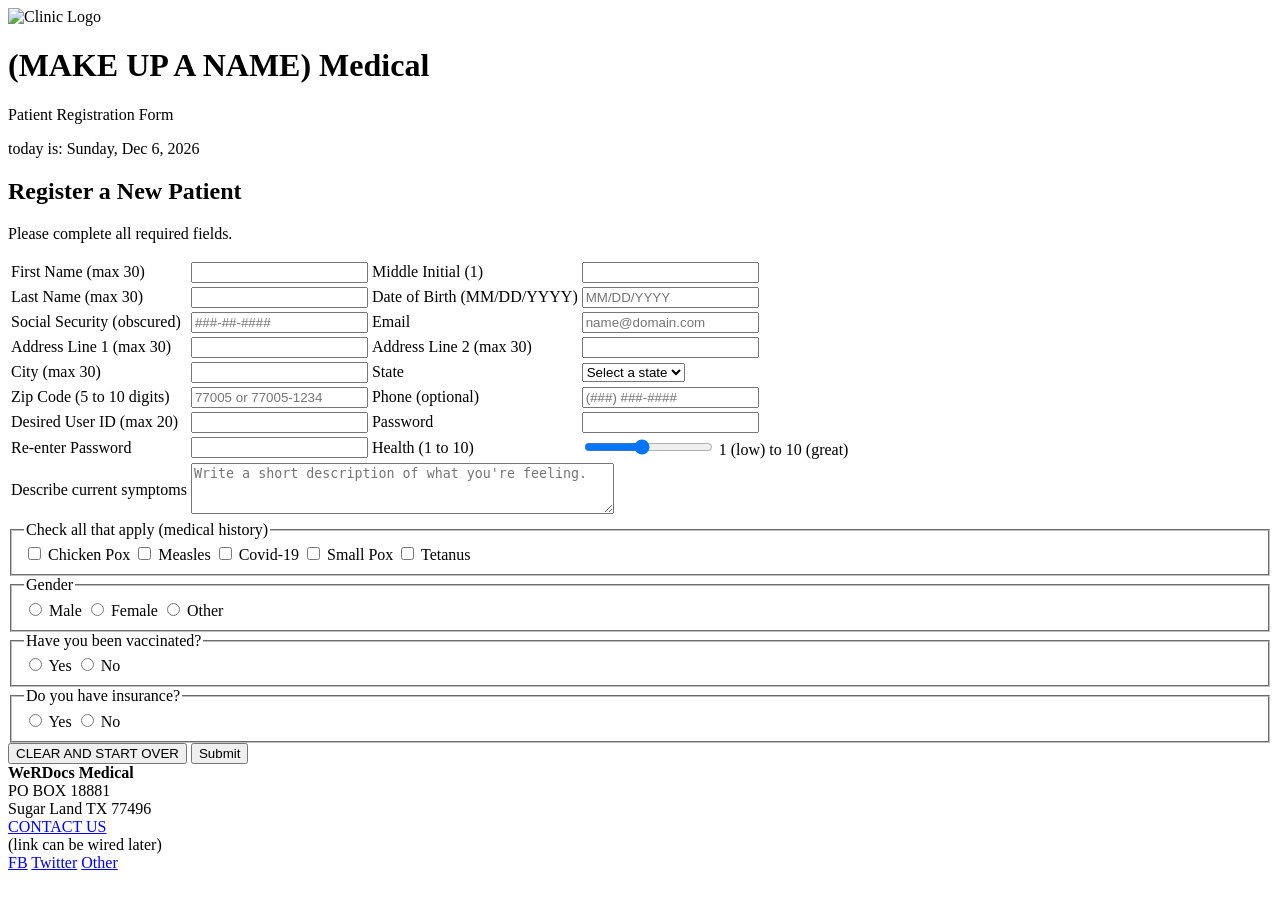
==== mis3371/homework1/patient-form.html @ 441cdd09 "Create patient-form.html" ====
<!--
Program name: patient-form.html
Author: Muhammad Masood 
Date created: 02/26/2026
Date last edited: 02/26/2026
Version: 1.0
Description: Patient Registration Form (client-side only) to capture demographic and health-related info.
-->

<!DOCTYPE html>
<html lang="en">
<head>
  <meta charset="UTF-8" />
  <meta name="viewport" content="width=device-width, initial-scale=1.0" />
  <title>Patient Registration</title>

  <!-- External CSS only -->
  <link rel="stylesheet" href="style.css" />
</head>

<body>
  <!-- HEADER / BANNER -->
  <div id="header">
    <div class="header-left">
      <img src="logo.png" alt="Clinic Logo" class="logo" />
      <div>
        <h1>(MAKE UP A NAME) Medical</h1>
        <p class="tagline">Patient Registration Form</p>
      </div>
    </div>

    <div class="header-right">
      <p class="today-line">
        today is:
        <span id="todayText"></span>
      </p>
    </div>
  </div>

  <!-- MAIN CONTENT -->
  <div id="content">
    <h2>Register a New Patient</h2>
    <p class="helper-text">Please complete all required fields.</p>

    <!-- NOTE: No method (client-side only). Action goes to Thank You page -->
    <form action="thankyou.html">
      <table class="form-table">
        <tr>
          <td><label for="firstName">First Name (max 30)</label></td>
          <td><input type="text" id="firstName" name="firstName" maxlength="30" required /></td>

          <td><label for="middleInitial">Middle Initial (1)</label></td>
          <td><input type="text" id="middleInitial" name="middleInitial" maxlength="1" /></td>
        </tr>

        <tr>
          <td><label for="lastName">Last Name (max 30)</label></td>
          <td><input type="text" id="lastName" name="lastName" maxlength="30" required /></td>

          <td><label for="dob">Date of Birth (MM/DD/YYYY)</label></td>
          <td>
            <input
              type="text"
              id="dob"
              name="dob"
              placeholder="MM/DD/YYYY"
              pattern="(0[1-9]|1[0-2])/(0[1-9]|[12][0-9]|3[01])/(19|20)\d\d"
              required
            />
          </td>
        </tr>

        <tr>
          <td><label for="ssn">Social Security (obscured)</label></td>
          <td>
            <input
              type="password"
              id="ssn"
              name="ssn"
              minlength="9"
              maxlength="11"
              placeholder="###-##-####"
              required
            />
          </td>

          <td><label for="email">Email</label></td>
          <td><input type="email" id="email" name="email" placeholder="name@domain.com" required /></td>
        </tr>

        <tr>
          <td><label for="address1">Address Line 1 (max 30)</label></td>
          <td><input type="text" id="address1" name="address1" maxlength="30" required /></td>

          <td><label for="address2">Address Line 2 (max 30)</label></td>
          <td><input type="text" id="address2" name="address2" maxlength="30" /></td>
        </tr>

        <tr>
          <td><label for="city">City (max 30)</label></td>
          <td><input type="text" id="city" name="city" maxlength="30" required /></td>

          <td><label for="state">State</label></td>
          <td>
            <select id="state" name="state" required>
              <option value="">Select a state</option>
              <option>AL</option><option>AK</option><option>AZ</option><option>AR</option><option>CA</option>
              <option>CO</option><option>CT</option><option>DE</option><option>DC</option><option>FL</option>
              <option>GA</option><option>HI</option><option>ID</option><option>IL</option><option>IN</option>
              <option>IA</option><option>KS</option><option>KY</option><option>LA</option><option>ME</option>
              <option>MD</option><option>MA</option><option>MI</option><option>MN</option><option>MS</option>
              <option>MO</option><option>MT</option><option>NE</option><option>NV</option><option>NH</option>
              <option>NJ</option><option>NM</option><option>NY</option><option>NC</option><option>ND</option>
              <option>OH</option><option>OK</option><option>OR</option><option>PA</option><option>PR</option>
              <option>RI</option><option>SC</option><option>SD</option><option>TN</option><option>TX</option>
              <option>UT</option><option>VT</option><option>VA</option><option>WA</option><option>WV</option>
              <option>WI</option><option>WY</option>
            </select>
          </td>
        </tr>

        <tr>
          <td><label for="zip">Zip Code (5 to 10 digits)</label></td>
          <td>
            <!-- NOT a number type -->
            <input type="text" id="zip" name="zip" pattern="\d{5}(-\d{4})?|\d{5,10}" placeholder="77005 or 77005-1234" required />
          </td>

          <td><label for="phone">Phone (optional)</label></td>
          <td>
            <input
              type="tel"
              id="phone"
              name="phone"
              placeholder="(###) ###-####"
              pattern="\(\d{3}\)\s\d{3}-\d{4}"
            />
          </td>
        </tr>

        <tr>
          <td><label for="userId">Desired User ID (max 20)</label></td>
          <td><input type="text" id="userId" name="userId" maxlength="20" required /></td>

          <td><label for="password">Password</label></td>
          <td><input type="password" id="password" name="password" required /></td>
        </tr>

        <tr>
          <td><label for="password2">Re-enter Password</label></td>
          <td><input type="password" id="password2" name="password2" required /></td>

          <td><label for="healthScore">Health (1 to 10)</label></td>
          <td>
            <input type="range" id="healthScore" name="healthScore" min="1" max="10" value="5" />
            <span class="range-note">1 (low) to 10 (great)</span>
          </td>
        </tr>

        <tr>
          <td><label for="symptoms">Describe current symptoms</label></td>
          <td colspan="3">
            <textarea
              id="symptoms"
              name="symptoms"
              rows="3"
              cols="50"
              minlength="3"
              placeholder="Write a short description of what you're feeling."
              required
            ></textarea>
          </td>
        </tr>
      </table>

      <!-- CHECKBOXES (5+) -->
      <fieldset class="section">
        <legend>Check all that apply (medical history)</legend>

        <label><input type="checkbox" name="history" value="chickenpox" /> Chicken Pox</label>
        <label><input type="checkbox" name="history" value="measles" /> Measles</label>
        <label><input type="checkbox" name="history" value="covid19" /> Covid-19</label>
        <label><input type="checkbox" name="history" value="smallpox" /> Small Pox</label>
        <label><input type="checkbox" name="history" value="tetanus" /> Tetanus</label>
      </fieldset>

      <!-- RADIO SETS (3+) -->
      <fieldset class="section">
        <legend>Gender</legend>
        <label><input type="radio" name="gender" value="male" required /> Male</label>
        <label><input type="radio" name="gender" value="female" /> Female</label>
        <label><input type="radio" name="gender" value="other" /> Other</label>
      </fieldset>

      <fieldset class="section">
        <legend>Have you been vaccinated?</legend>
        <label><input type="radio" name="vaccinated" value="yes" required /> Yes</label>
        <label><input type="radio" name="vaccinated" value="no" /> No</label>
      </fieldset>

      <fieldset class="section">
        <legend>Do you have insurance?</legend>
        <label><input type="radio" name="insurance" value="yes" required /> Yes</label>
        <label><input type="radio" name="insurance" value="no" /> No</label>
      </fieldset>

      <!-- BUTTONS -->
      <div class="button-row">
        <input type="reset" value="CLEAR AND START OVER" />
        <input type="submit" value="Submit" />
      </div>
    </form>
  </div>

  <!-- FOOTER -->
  <div id="footer">
    <div class="footer-left">
      <strong>WeRDocs Medical</strong><br />
      PO BOX 18881<br />
      Sugar Land TX 77496
    </div>

    <div class="footer-mid">
      <a href="#" class="footer-link">CONTACT US</a>
      <div class="footer-note">(link can be wired later)</div>
    </div>

    <div class="footer-right">
      <a href="#" class="footer-link">FB</a>
      <a href="#" class="footer-link">Twitter</a>
      <a href="#" class="footer-link">Other</a>
    </div>
  </div>

  <!-- Inline JS ONLY for dynamic date -->
  <script>
    const d = new Date();
    const opts = { weekday: "long", year: "numeric", month: "short", day: "numeric" };
    document.getElementById("todayText").textContent = d.toLocaleDateString("en-US", opts);
  </script>
</body>
</html>
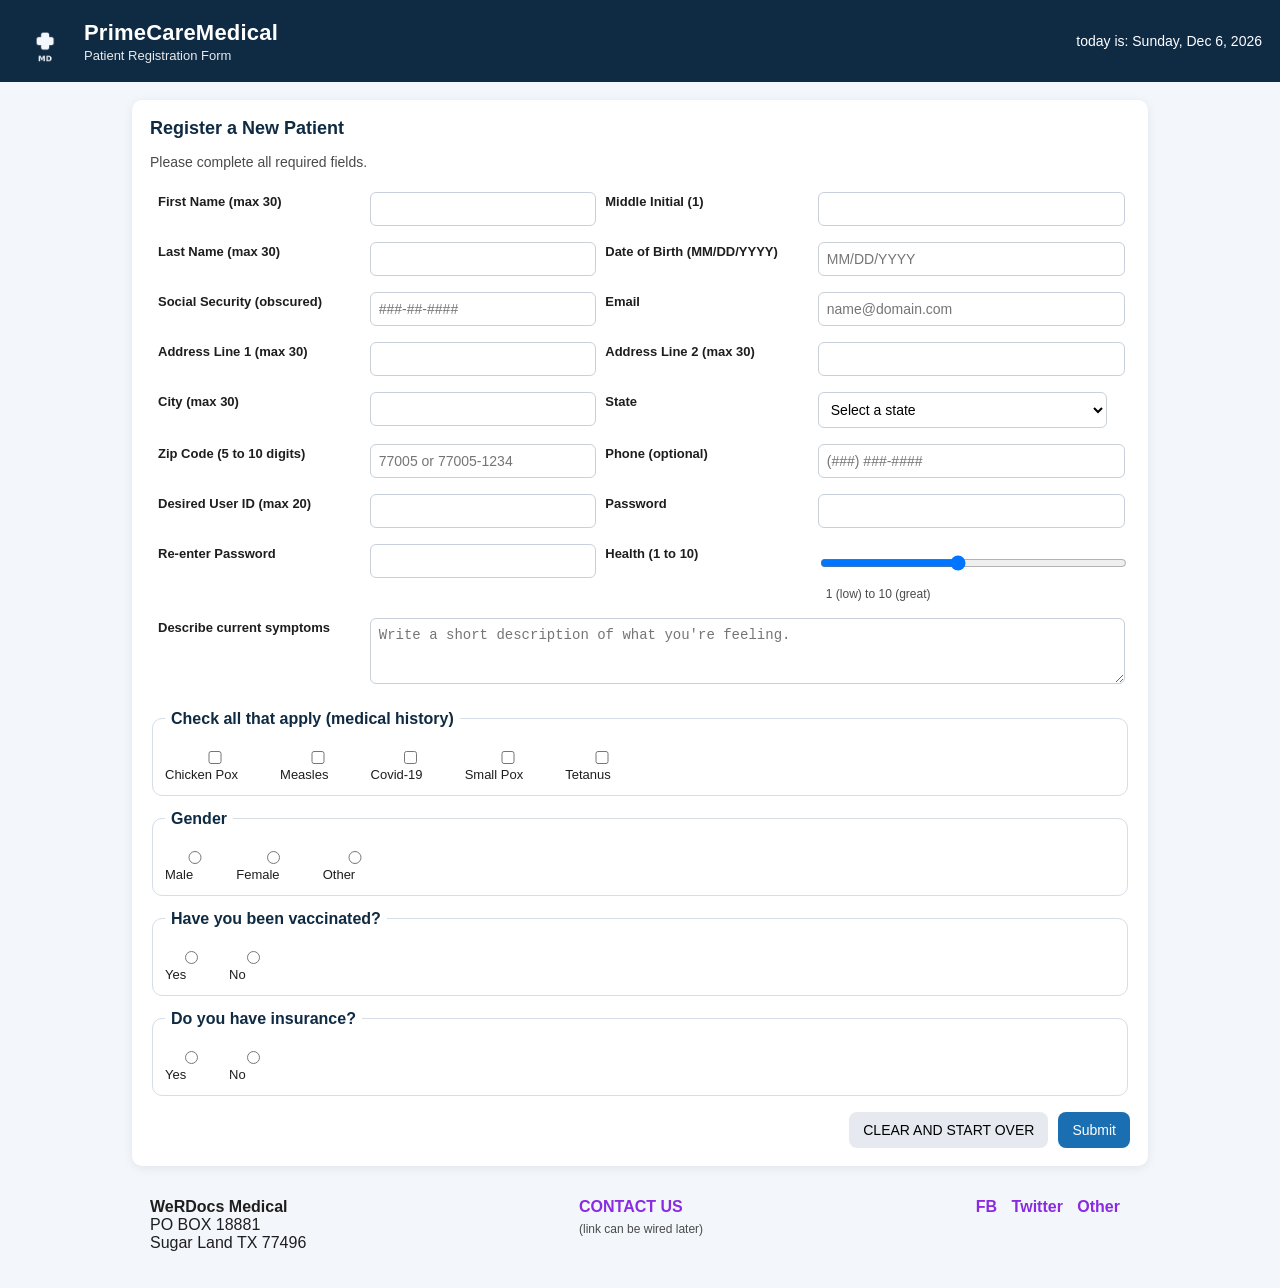
==== commit bd8d2a8c: "Update patient-form.html" ====
--- a/mis3371/homework1/patient-form.html
+++ b/mis3371/homework1/patient-form.html
@@ -24,7 +24,7 @@
     <div class="header-left">
       <img src="logo.png" alt="Clinic Logo" class="logo" />
       <div>
-        <h1>(MAKE UP A NAME) Medical</h1>
+        <h1> PrimeCareMedical</h1>
         <p class="tagline">Patient Registration Form</p>
       </div>
     </div>
--- a/mis3371/homework1/style.css
+++ b/mis3371/homework1/style.css
@@ -0,0 +1,177 @@
+/*
+Program name: style.css
+Author: Muhammad Masood 
+Date created: 02/26/2026
+Date last edited: 02/26/2026
+Version: 1.0
+Description: External stylesheet for the patient registration form.
+*/
+
+body {
+  font-family: Arial, Helvetica, sans-serif;
+  background-color: #f3f6fb;
+  margin: 0;
+  padding: 0;
+  color: #1e1e1e;
+}
+
+#header {
+  background-color: #0f2a43;
+  color: white;
+  padding: 14px 18px;
+  display: flex;
+  align-items: center;
+  justify-content: space-between;
+}
+
+.header-left {
+  display: flex;
+  gap: 12px;
+  align-items: center;
+}
+
+.logo {
+  width: 54px;
+  height: 54px;
+  border-radius: 8px;
+}
+
+h1 {
+  margin: 0;
+  font-size: 22px;
+  letter-spacing: 0.2px;
+}
+
+.tagline {
+  margin: 2px 0 0 0;
+  font-size: 13px;
+  opacity: 0.9;
+}
+
+.today-line {
+  margin: 0;
+  font-size: 14px;
+}
+
+#content {
+  max-width: 980px;
+  background: white;
+  margin: 18px auto;
+  padding: 18px;
+  border-radius: 10px;
+  box-shadow: 0 2px 10px rgba(0,0,0,0.08);
+}
+
+h2 {
+  margin-top: 0;
+  font-size: 18px;
+  color: #0f2a43;
+}
+
+.helper-text {
+  margin-top: 6px;
+  color: #4a4a4a;
+  font-size: 14px;
+}
+
+.form-table {
+  width: 100%;
+  border-collapse: collapse;
+  margin-top: 12px;
+}
+
+.form-table td {
+  padding: 8px;
+  vertical-align: top;
+}
+
+label {
+  font-weight: 600;
+  font-size: 13px;
+}
+
+input, select, textarea {
+  width: 95%;
+  padding: 8px;
+  border: 1px solid #c8d0da;
+  border-radius: 6px;
+  font-size: 14px;
+  background: #fff;
+}
+
+textarea {
+  width: 98%;
+}
+
+.section {
+  margin-top: 14px;
+  padding: 12px;
+  border: 1px solid #d5dde7;
+  border-radius: 10px;
+}
+
+.section legend {
+  font-weight: 700;
+  color: #0f2a43;
+  padding: 0 6px;
+}
+
+.section label {
+  display: inline-block;
+  margin-right: 14px;
+  margin-top: 8px;
+  font-weight: 500;
+}
+
+.range-note {
+  font-size: 12px;
+  color: #4a4a4a;
+  margin-left: 8px;
+}
+
+.button-row {
+  margin-top: 16px;
+  display: flex;
+  gap: 10px;
+  justify-content: flex-end;
+}
+
+.button-row input {
+  width: auto;
+  cursor: pointer;
+  border: none;
+  padding: 10px 14px;
+  border-radius: 8px;
+}
+
+.button-row input[type="reset"] {
+  background: #e6eaf0;
+}
+
+.button-row input[type="submit"] {
+  background: #1a6fb3;
+  color: white;
+}
+
+#footer {
+  max-width: 980px;
+  margin: 0 auto 22px auto;
+  padding: 14px 18px;
+  display: flex;
+  justify-content: space-between;
+  gap: 12px;
+  color: #1e1e1e;
+}
+
+.footer-link {
+  text-decoration: none;
+  color: #8a2be2;
+  font-weight: 700;
+  margin-right: 10px;
+}
+
+.footer-note {
+  font-size: 12px;
+  color: #4a4a4a;
+  margin-top: 6px;
+}
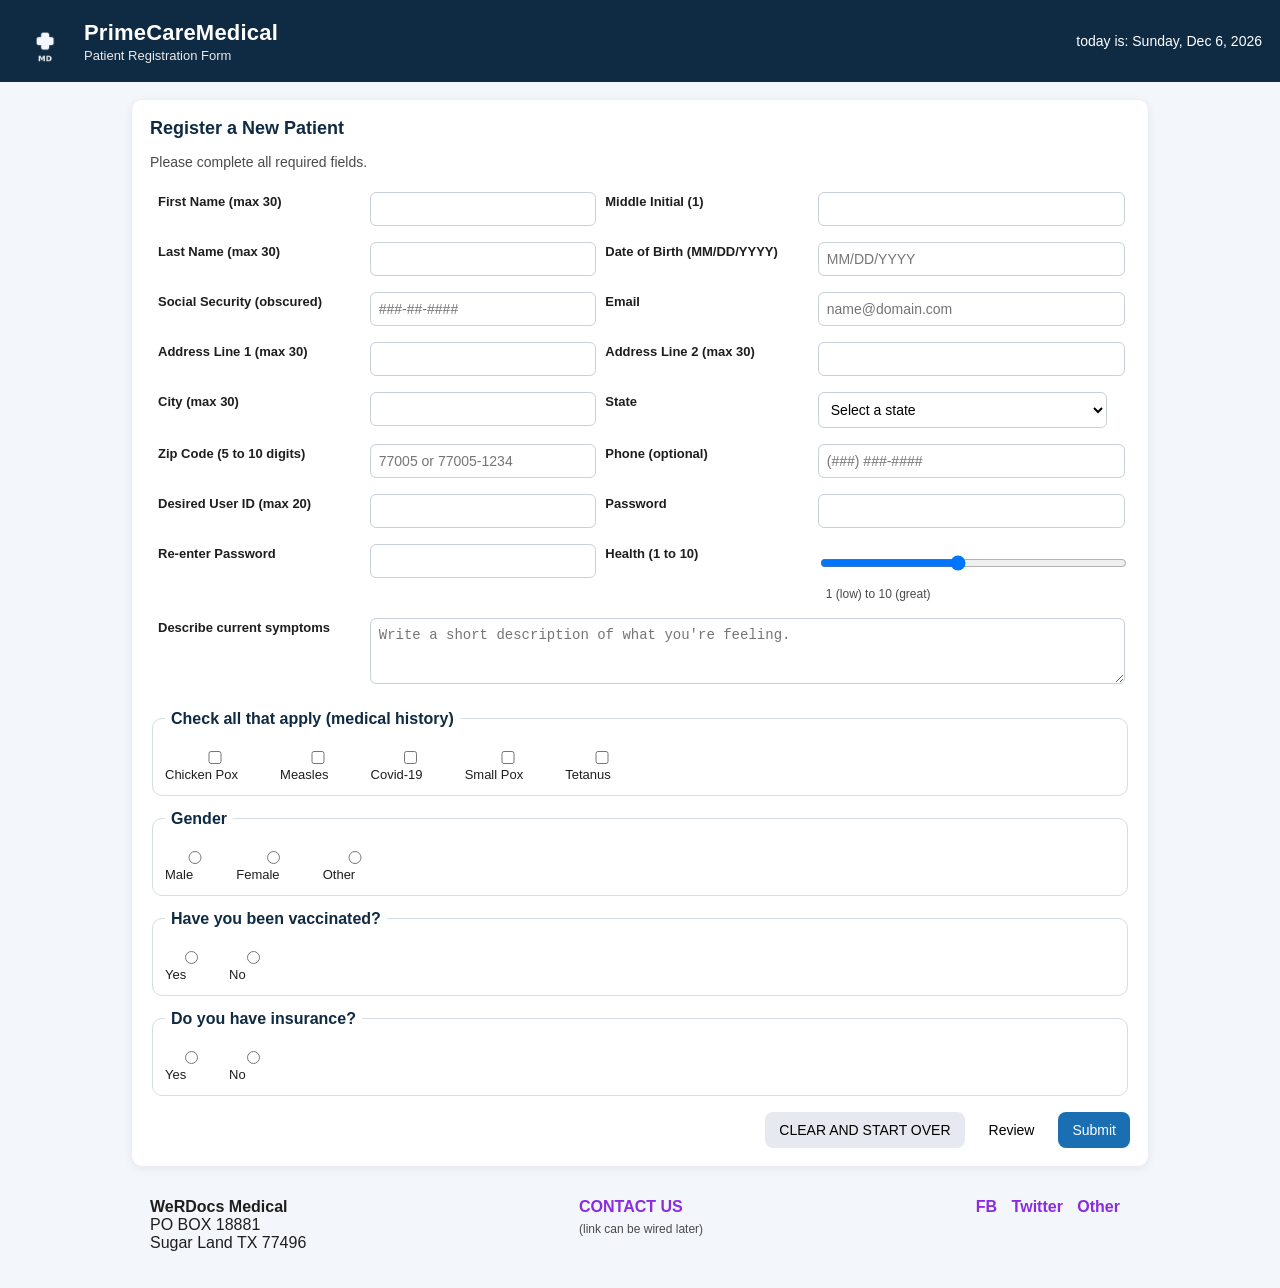
==== commit 16ab3970: "Update patient-form.html" ====
--- a/mis3371/homework1/patient-form.html
+++ b/mis3371/homework1/patient-form.html
@@ -24,7 +24,7 @@
     <div class="header-left">
       <img src="logo.png" alt="Clinic Logo" class="logo" />
       <div>
-        <h1> PrimeCareMedical</h1>
+        <h1>PrimeCareMedical</h1>
         <p class="tagline">Patient Registration Form</p>
       </div>
     </div>
@@ -43,7 +43,7 @@
     <p class="helper-text">Please complete all required fields.</p>
 
     <!-- NOTE: No method (client-side only). Action goes to Thank You page -->
-    <form action="thankyou.html">
+    <form id="registrationForm" action="thankyou.html">
       <table class="form-table">
         <tr>
           <td><label for="firstName">First Name (max 30)</label></td>
@@ -206,10 +206,15 @@
 
       <!-- BUTTONS -->
       <div class="button-row">
-        <input type="reset" value="CLEAR AND START OVER" />
-        <input type="submit" value="Submit" />
-      </div>
+  <input type="reset" value="CLEAR AND START OVER" />
+  <input type="button" value="Review" onclick="reviewForm()" />
+  <input type="submit" value="Submit" />
+</div>
     </form>
+    <div id="reviewSection" style="display:none; margin-top:20px;">
+  <h3>PLEASE REVIEW THIS INFORMATION</h3>
+  <div id="reviewContent"></div>
+</div>
   </div>
 
   <!-- FOOTER -->
@@ -233,10 +238,7 @@
   </div>
 
   <!-- Inline JS ONLY for dynamic date -->
-  <script>
-    const d = new Date();
-    const opts = { weekday: "long", year: "numeric", month: "short", day: "numeric" };
-    document.getElementById("todayText").textContent = d.toLocaleDateString("en-US", opts);
-  </script>
+  <script src="states.js"></script>
+<script src="script.js"></script>
 </body>
 </html>
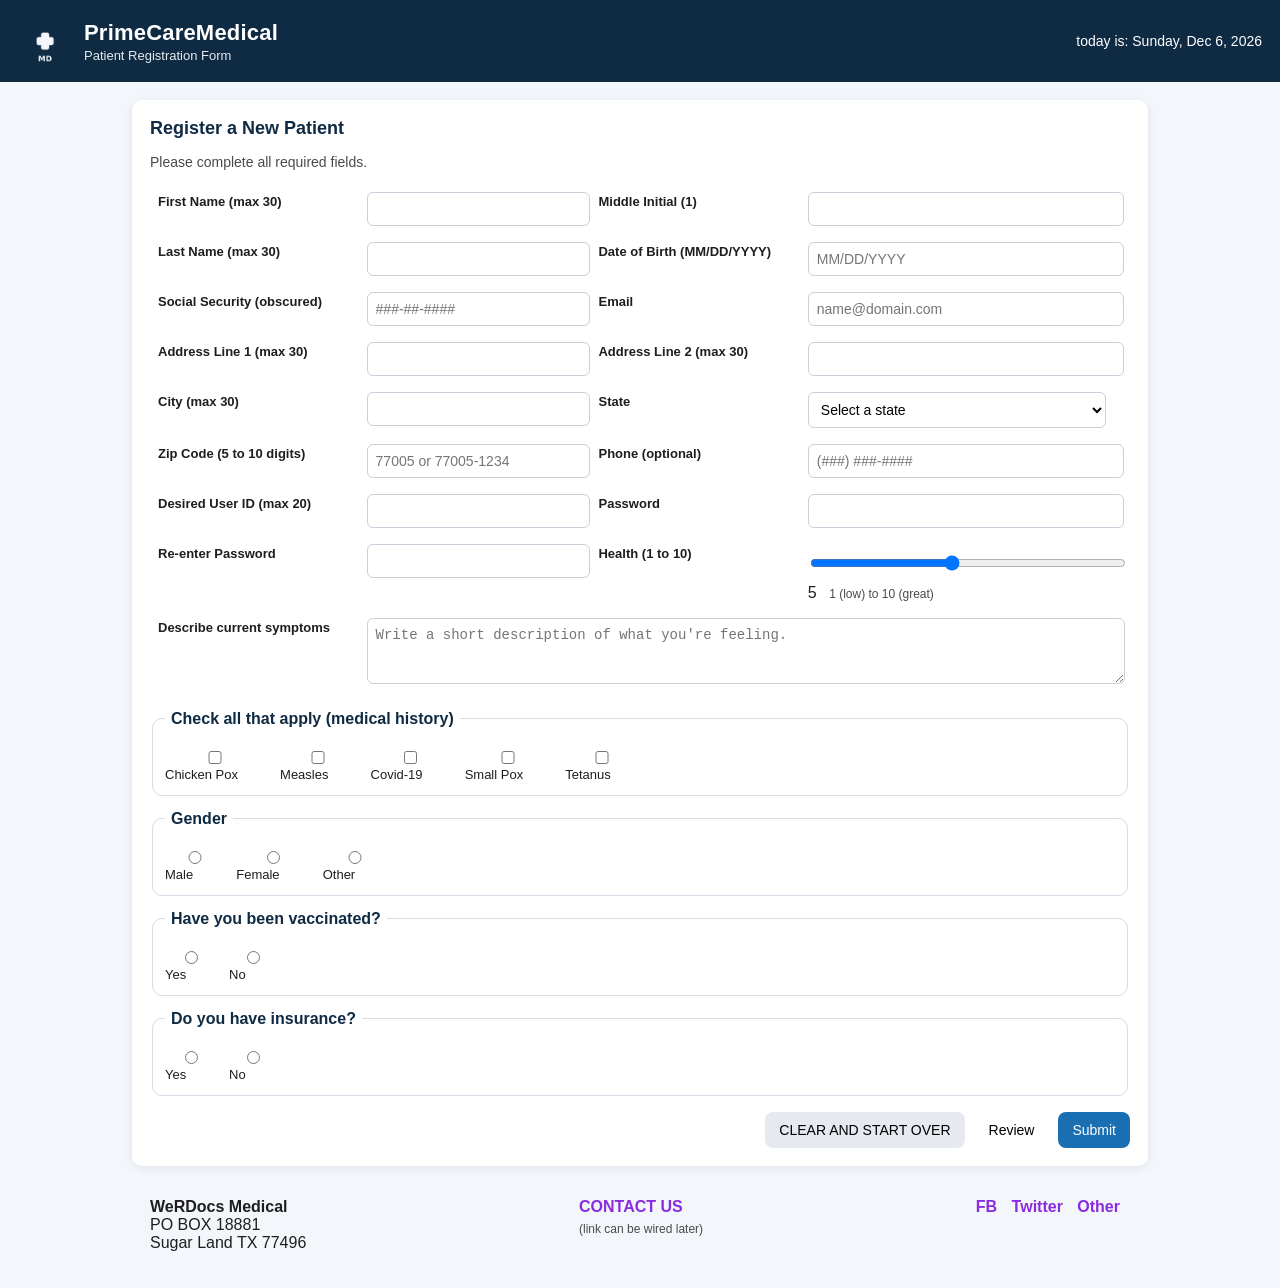
==== commit bdf46e58: "Update patient-form.html" ====
--- a/mis3371/homework1/patient-form.html
+++ b/mis3371/homework1/patient-form.html
@@ -153,7 +153,8 @@
           <td><label for="healthScore">Health (1 to 10)</label></td>
           <td>
             <input type="range" id="healthScore" name="healthScore" min="1" max="10" value="5" />
-            <span class="range-note">1 (low) to 10 (great)</span>
+<span id="healthValue">5</span>
+<span class="range-note">1 (low) to 10 (great)</span>
           </td>
         </tr>
 
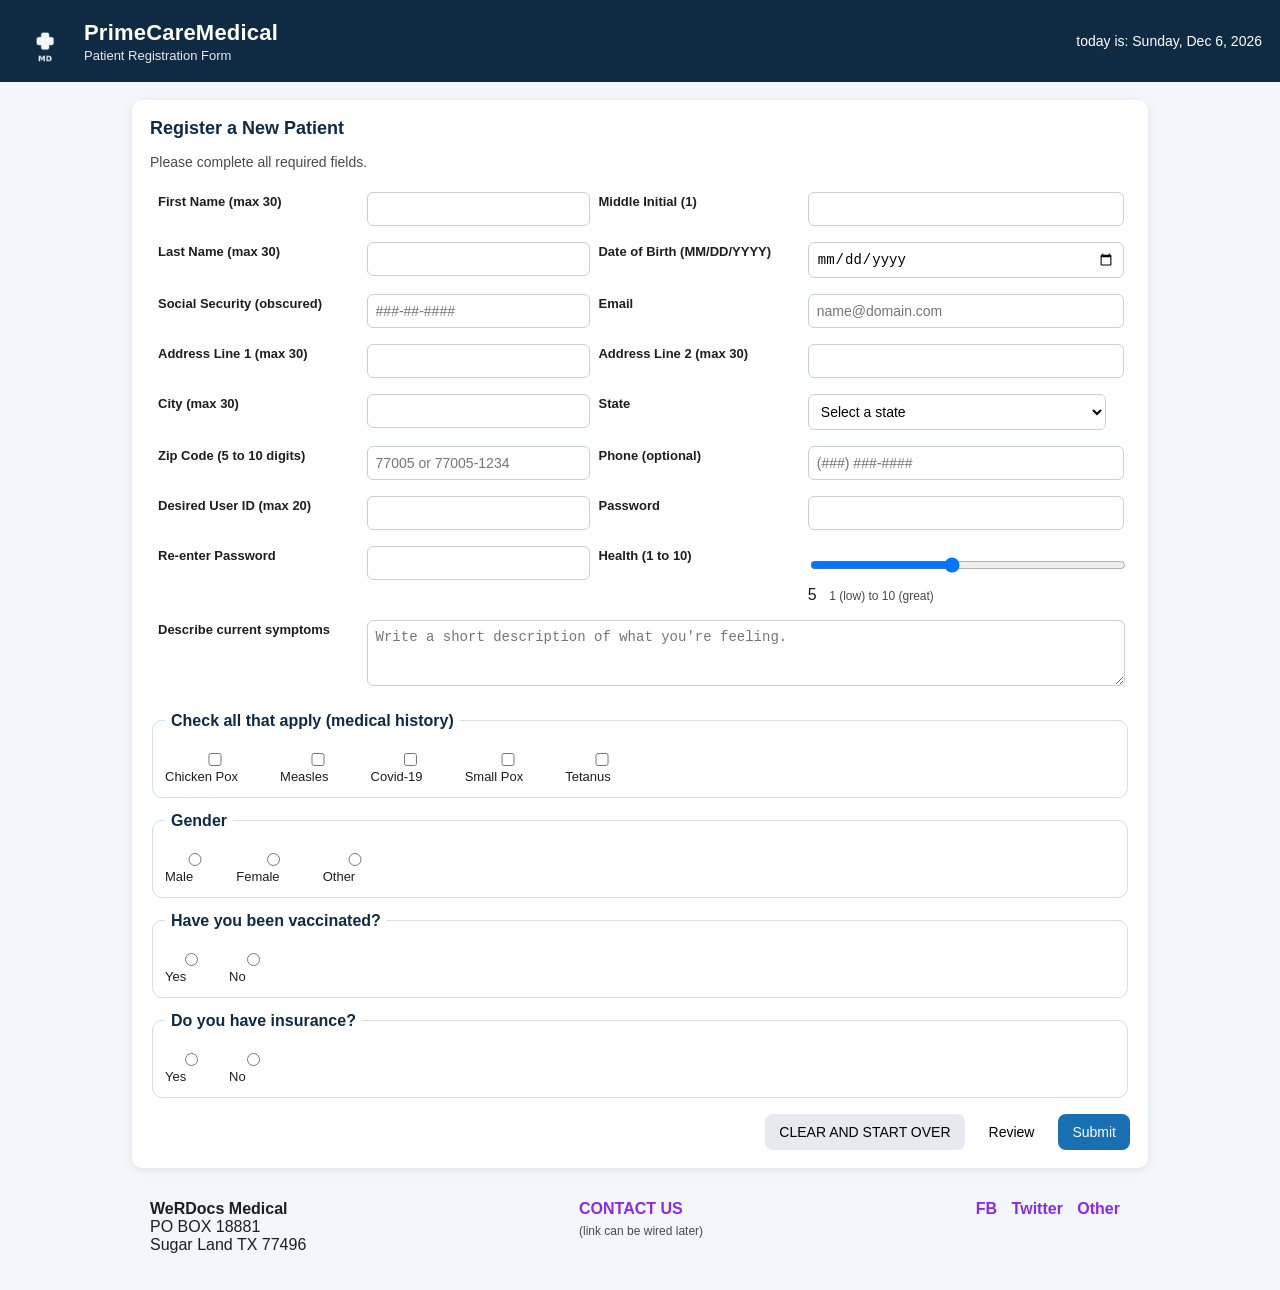
==== commit a4e95f04: "Update patient-form.html" ====
--- a/mis3371/homework1/patient-form.html
+++ b/mis3371/homework1/patient-form.html
@@ -60,13 +60,12 @@
           <td><label for="dob">Date of Birth (MM/DD/YYYY)</label></td>
           <td>
             <input
-              type="text"
-              id="dob"
-              name="dob"
-              placeholder="MM/DD/YYYY"
-              pattern="(0[1-9]|1[0-2])/(0[1-9]|[12][0-9]|3[01])/(19|20)\d\d"
-              required
-            />
+  type="date"
+  id="dob"
+  name="dob"
+  required
+  title="Date cannot be in the future or more than 120 years ago"
+/>
           </td>
         </tr>
 
